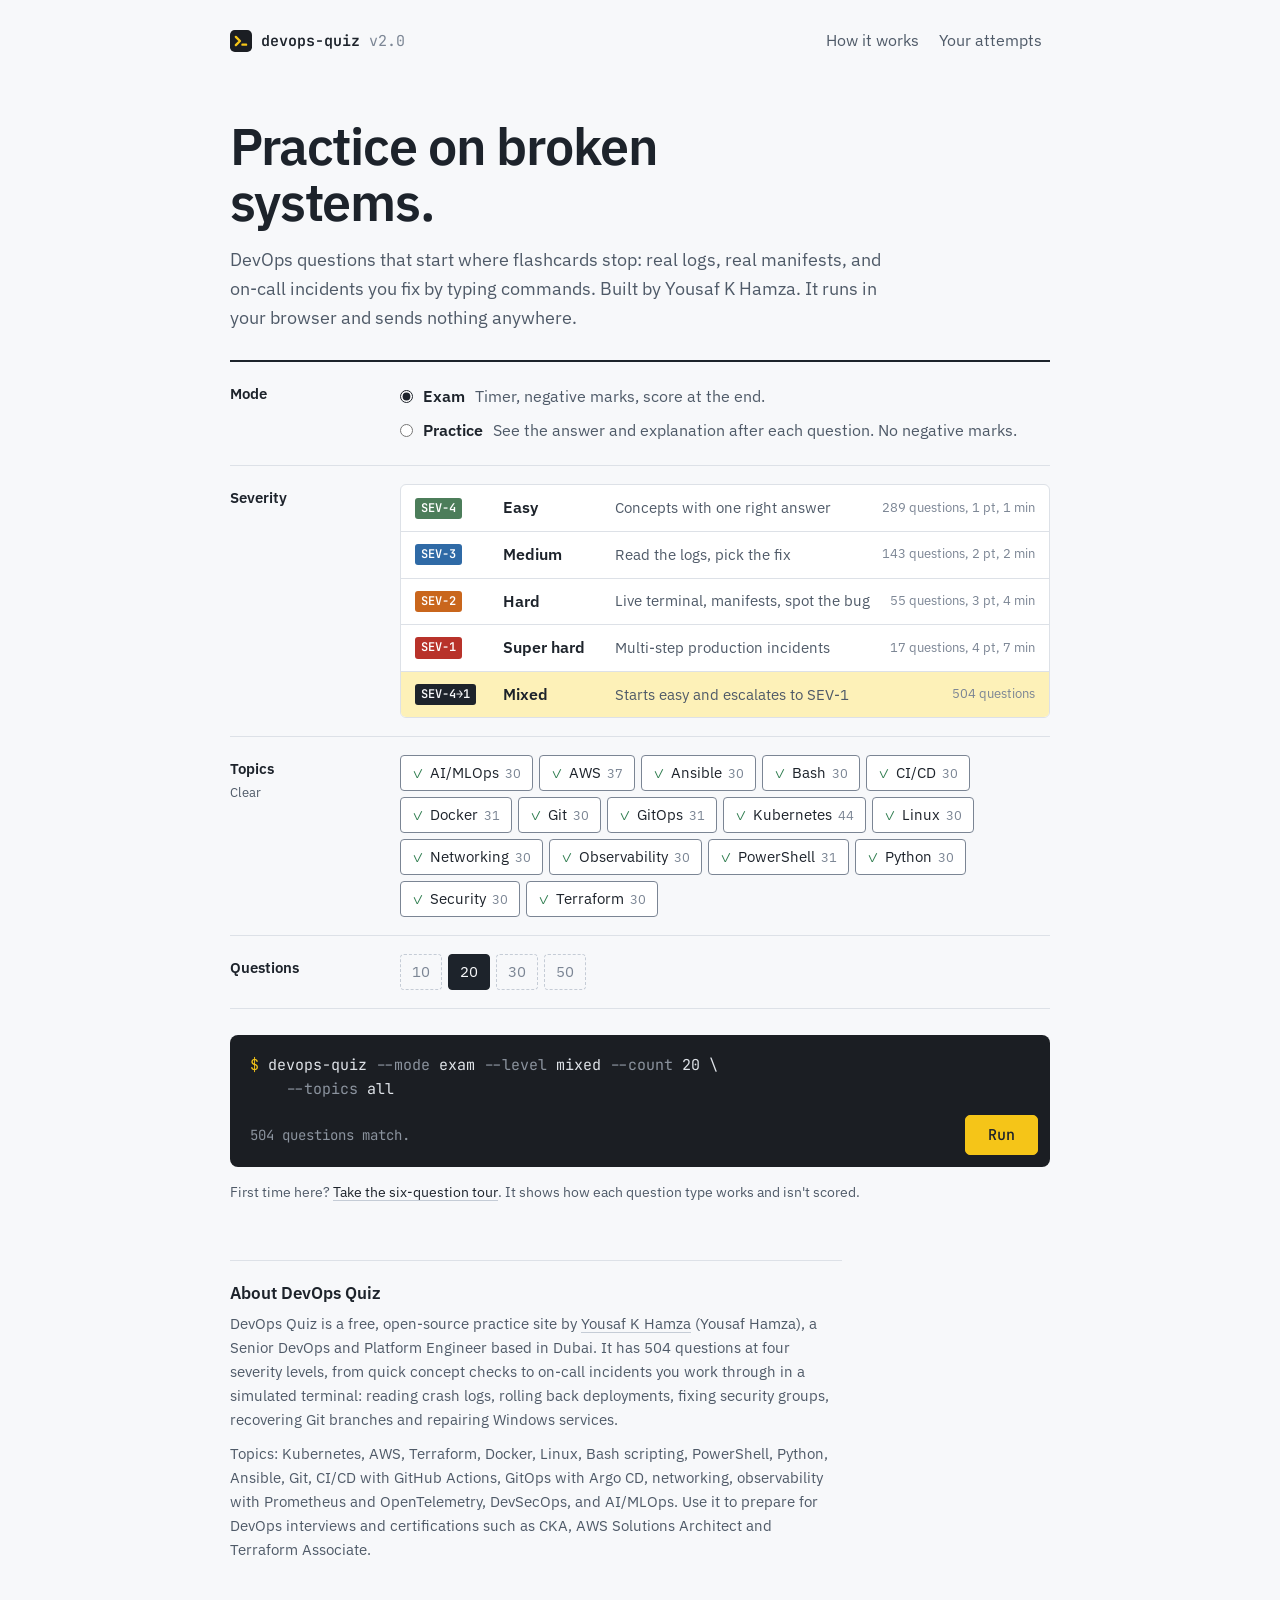
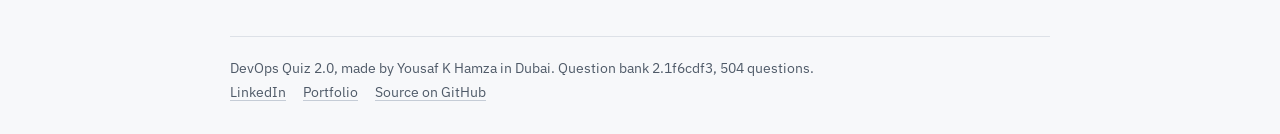
==== index.html @ 00ed6d8d "version 2.0 with github pages" ====
<!DOCTYPE html>
<html lang="en">
<head>
<meta charset="UTF-8">
<meta name="viewport" content="width=device-width, initial-scale=1.0">
<title>DevOps Quiz by Yousaf K Hamza | Kubernetes, AWS, Linux practice</title>
<meta name="description" content="DevOps Quiz (devops-quiz) by Yousaf K Hamza: 504 free practice questions and live terminal labs for Kubernetes, AWS, Terraform, Linux, PowerShell and more.">
<link rel="canonical" href="https://yousafkhamza.github.io/devops-quiz/">
<meta name="author" content="Yousaf K Hamza">
<meta name="robots" content="index, follow, max-image-preview:large">
<meta name="keywords" content="devops quiz, devops-quiz, yousaf k hamza, yousaf hamza, devops practice questions, kubernetes quiz, aws quiz, terraform quiz, linux quiz, powershell quiz, devops interview questions">
<!-- Google Search Console: paste your verification tag here, e.g.
<meta name="google-site-verification" content="YOUR-TOKEN"> -->
<script type="application/ld+json">
{
 "@context": "https://schema.org",
 "@graph": [
  {
   "@type": "WebSite",
   "@id": "https://yousafkhamza.github.io/devops-quiz/#website",
   "url": "https://yousafkhamza.github.io/devops-quiz/",
   "name": "DevOps Quiz",
   "alternateName": [
    "devops-quiz",
    "DevOps Quiz by Yousaf K Hamza",
    "DevOps Quiz by Yousaf Hamza"
   ],
   "inLanguage": "en",
   "author": {
    "@id": "https://yousafkhamza.github.io/devops-quiz/#author"
   },
   "publisher": {
    "@id": "https://yousafkhamza.github.io/devops-quiz/#author"
   }
  },
  {
   "@type": [
    "WebApplication",
    "LearningResource"
   ],
   "@id": "https://yousafkhamza.github.io/devops-quiz/#app",
   "name": "DevOps Quiz 2.0",
   "url": "https://yousafkhamza.github.io/devops-quiz/",
   "image": "https://yousafkhamza.github.io/devops-quiz/assets/img/preview.png",
   "description": "Free DevOps practice: 504 questions from quick concepts to multi-step production incidents you solve by typing commands in a simulated terminal.",
   "applicationCategory": "EducationalApplication",
   "operatingSystem": "Any (runs in the browser)",
   "isAccessibleForFree": true,
   "learningResourceType": "Quiz",
   "educationalLevel": [
    "Beginner",
    "Intermediate",
    "Advanced"
   ],
   "teaches": [
    "Kubernetes",
    "AWS",
    "Terraform",
    "Docker",
    "Linux",
    "Bash",
    "PowerShell",
    "Python",
    "Ansible",
    "Git",
    "CI/CD",
    "GitOps",
    "Networking",
    "Observability",
    "DevSecOps",
    "MLOps"
   ],
   "offers": {
    "@type": "Offer",
    "price": "0",
    "priceCurrency": "USD"
   },
   "author": {
    "@id": "https://yousafkhamza.github.io/devops-quiz/#author"
   },
   "codeRepository": "https://github.com/yousafkhamza/devops-quiz"
  },
  {
   "@type": "Person",
   "@id": "https://yousafkhamza.github.io/devops-quiz/#author",
   "name": "Yousaf K Hamza",
   "alternateName": [
    "Yousaf Hamza",
    "Yousaf",
    "yousafkhamza"
   ],
   "jobTitle": "Senior DevOps / Platform Engineer",
   "address": {
    "@type": "PostalAddress",
    "addressLocality": "Dubai",
    "addressCountry": "AE"
   },
   "url": "https://yousafkhamza.github.io/",
   "sameAs": [
    "https://www.linkedin.com/in/yousafkhamza/",
    "https://github.com/yousafkhamza",
    "https://yousafkhamza.github.io/"
   ],
   "knowsAbout": [
    "DevOps",
    "Kubernetes",
    "AWS",
    "Terraform",
    "Platform Engineering",
    "DevSecOps"
   ]
  }
 ]
}
</script>
<meta name="theme-color" content="#f7f8fa">
<meta property="og:site_name" content="DevOps Quiz by Yousaf K Hamza">
<meta property="og:image:width" content="1200">
<meta property="og:image:height" content="630">
<meta name="twitter:title" content="DevOps Quiz 2.0 by Yousaf K Hamza — practice on broken systems">
<meta name="twitter:description" content="504 DevOps questions, from quick concepts to on-call incidents you fix by typing real commands.">
<meta name="twitter:image" content="https://yousafkhamza.github.io/devops-quiz/assets/img/preview.png">

<!-- Absolute URLs: update if the repo is renamed again -->
<meta property="og:title" content="DevOps Quiz 2.0 by Yousaf K Hamza — practice on broken systems">
<meta property="og:description" content="504 DevOps questions, from quick concepts to on-call incidents you fix by typing real commands. Kubernetes, AWS, Terraform, Linux, PowerShell and more.">
<meta property="og:type" content="website">
<meta property="og:url" content="https://yousafkhamza.github.io/devops-quiz/">
<meta property="og:image" content="https://yousafkhamza.github.io/devops-quiz/assets/img/preview.png">
<meta property="og:image:alt" content="DevOps Quiz 2.0: Practice on broken systems, with a live terminal rolling back a crashing Kubernetes deployment">
<meta name="twitter:card" content="summary_large_image">

<link rel="icon" href="assets/img/favicon.svg" type="image/svg+xml">
<link rel="icon" href="assets/img/favicon-32x32.png" sizes="32x32" type="image/png">
<link rel="icon" href="assets/img/favicon.ico" sizes="any">
<link rel="apple-touch-icon" href="assets/img/apple-touch-icon.png">
<link rel="manifest" href="assets/img/site.webmanifest">
<link rel="preconnect" href="https://fonts.googleapis.com">
<link rel="preconnect" href="https://fonts.gstatic.com" crossorigin>
<link rel="stylesheet" href="https://fonts.googleapis.com/css2?family=IBM+Plex+Sans:ital,wght@0,400;0,500;0,600;1,400&family=JetBrains+Mono:wght@400;600&display=swap">
<link rel="stylesheet" href="assets/css/app.css">
</head>
<body>

<header class="topbar">
  <a class="brand" id="brandHome" href="#" title="Home"><img src="assets/img/favicon.svg" alt="" width="22" height="22"> devops-quiz <span class="ver">v2.0</span></a>
  <nav class="topnav">
    <button class="link" data-go="demo">How it works</button>
    <button class="link" data-go="history">Your attempts</button>
  </nav>
</header>

<main id="app">
  <noscript><p class="loading">DevOps Quiz needs JavaScript to run the questions and the terminal. Turn it on and reload.</p></noscript>

  <!-- HOME -->
  <section id="screen-home" class="screen">
    <div class="hero">
      <h1>Practice on broken systems.</h1>
      <p class="lead">DevOps questions that start where flashcards stop: real logs, real manifests, and on-call incidents you fix by typing commands. Built by Yousaf K Hamza. It runs in your browser and sends nothing anywhere.</p>
    </div>

    <form class="setup" id="setupForm" onsubmit="return false">
      <div class="row">
        <div class="row-label">Mode</div>
        <div class="row-body" id="modeChips">
          <label class="radio"><input type="radio" name="mode" value="exam" checked><span><b>Exam</b> Timer, negative marks, score at the end.</span></label>
          <label class="radio"><input type="radio" name="mode" value="practice"><span><b>Practice</b> See the answer and explanation after each question. No negative marks.</span></label>
        </div>
      </div>
      <div class="row">
        <div class="row-label">Severity</div>
        <div class="row-body"><div class="sev-list" id="levelChips"></div></div>
      </div>
      <div class="row">
        <div class="row-label">Topics <button type="button" class="link small" id="topicsAll">Select all</button></div>
        <div class="row-body"><div class="chips" id="topicChips"></div></div>
      </div>
      <div class="row">
        <div class="row-label">Questions</div>
        <div class="row-body"><div class="chips" id="countChips"></div></div>
      </div>
    </form>

    <div class="cmd" aria-live="polite">
      <pre id="cmdLine"></pre>
      <div class="cmd-foot">
        <span id="poolInfo"></span>
        <button class="btn primary" id="btnContinue">Run</button>
      </div>
    </div>
    <p class="muted small first-time">First time here? <button class="link inline" data-go="demo">Take the six-question tour</button>. It shows how each question type works and isn't scored.</p>

    <section class="about" aria-labelledby="aboutTitle">
      <h2 id="aboutTitle">About DevOps Quiz</h2>
      <p>DevOps Quiz is a free, open-source practice site by <a href="https://www.linkedin.com/in/yousafkhamza/" rel="author">Yousaf K Hamza</a> (Yousaf Hamza), a Senior DevOps and Platform Engineer based in Dubai. It has 504 questions at four severity levels, from quick concept checks to on-call incidents you work through in a simulated terminal: reading crash logs, rolling back deployments, fixing security groups, recovering Git branches and repairing Windows services.</p>
      <p>Topics: Kubernetes, AWS, Terraform, Docker, Linux, Bash scripting, PowerShell, Python, Ansible, Git, CI/CD with GitHub Actions, GitOps with Argo CD, networking, observability with Prometheus and OpenTelemetry, DevSecOps, and AI/MLOps. Use it to prepare for DevOps interviews and certifications such as CKA, AWS Solutions Architect and Terraform Associate.</p>
    </section>
  </section>

  <!-- RULES -->
  <section id="screen-rules" class="screen hidden">
    <div class="card narrow">
      <h2>Before you start</h2>
      <p class="muted" id="rulesIntro"></p>
      <div id="rulesSummary" class="rules-summary"></div>
      <ul class="rules" id="rulesList"></ul>
      <div class="cta-row">
        <button class="btn ghost" data-go="home">Back</button>
        <button class="btn primary" id="btnStart">I agree &amp; start</button>
      </div>
    </div>
  </section>

  <!-- QUIZ -->
  <section id="screen-quiz" class="screen hidden">
    <div class="qbar">
      <div class="qbar-left">
        <span id="qCounter" class="mono">1 / 10</span>
        <span id="qLevel" class="badge"></span>
        <span id="qType" class="badge"></span>
        <span id="qCat" class="muted"></span>
      </div>
      <div class="qbar-right">
        <span id="qPoints" class="muted small"></span>
        <span id="timer" class="timer mono">0:00</span>
      </div>
    </div>
    <div class="progress"><div id="progressFill"></div></div>

    <div id="banner" class="banner hidden"></div>

    <article class="qcard">
      <h2 id="qTitle" class="qtitle"></h2>
      <div id="qScenario" class="scenario"></div>
      <div id="qContext"></div>
      <div id="qQuestion" class="question"></div>
      <div id="qBody"></div>
      <div id="qFeedback" class="feedback hidden"></div>
    </article>

    <div class="actions">
      <button class="btn danger ghost" id="btnExit">Exit</button>
      <div class="spacer"></div>
      <button class="btn ghost" id="btnSkip">Skip question</button>
      <button class="btn primary" id="btnNext">Next</button>
    </div>
    <p class="kbd-hint muted small" id="kbdHint"></p>
  </section>

  <!-- RESULT -->
  <section id="screen-result" class="screen hidden">
    <div id="resultBody"></div>
  </section>

  <!-- HISTORY -->
  <section id="screen-history" class="screen hidden">
    <div class="card narrow">
      <h2>Your attempts</h2>
      <p class="muted small">Saved in this browser only.</p>
      <div id="historyBody"></div>
      <div class="cta-row"><button class="btn ghost" data-go="home">Back</button><button class="btn danger ghost" id="btnClearHistory">Clear history</button></div>
    </div>
  </section>

  <!-- THANK YOU -->
  <section id="screen-thanks" class="screen hidden">
    <div class="card narrow center">
      <h2>Thank you!</h2>
      <p id="thanksMsg">You have exited the quiz. No score was recorded.</p>
      <button class="btn primary" data-go="home">Back to home</button>
    </div>
  </section>

  <div id="loading" class="loading hidden">Loading questions…</div>
</main>

<footer class="footer">
  <p>DevOps Quiz 2.0, made by Yousaf K Hamza in Dubai. <span class="muted" id="bankVersion"></span></p>
  <p><a href="https://www.linkedin.com/in/yousafkhamza/" target="_blank" rel="noopener">LinkedIn</a>
     <a href="https://yousafkhamza.github.io" target="_blank" rel="noopener">Portfolio</a>
     <a href="https://github.com/yousafkhamza/devops-quiz" target="_blank" rel="noopener">Source on GitHub</a></p>
</footer>

<audio id="warningSound" preload="auto" src="assets/beep.mp3"></audio>
<script type="module" src="assets/js/main.js"></script>
</body>
</html>
---- assets/css/app.css ----
/* DevOps Quiz 2.0
   Light ops-console look: slate ink on cool paper, pager-yellow highlighter for what you pick,
   incident severities (SEV-1..4) as the difficulty scale, a dark terminal only where you type. */
:root {
  --paper: #f7f8fa;
  --sheet: #ffffff;
  --ink: #1d232b;
  --ink-2: #4f5a68;
  --ink-3: #7b8594;
  --rule: #dde1e7;
  --rule-2: #c5ccd6;
  --pager: #f5c518;
  --pager-wash: #fdf1b8;
  --ok: #2f7d4f;
  --ok-wash: #e6f2ea;
  --bad: #b8322a;
  --bad-wash: #f8e5e3;
  --part: #9a6a07;
  --part-wash: #fbf0d6;
  --sev1: #b8322a; --sev2: #c9661c; --sev3: #2f6aa6; --sev4: #4c7d5a;
  --term: #1b1e23; --term-2: #23272e; --term-ink: #dfe3e8; --term-dim: #8b939e;
  --code: #eef1f5;
  --sans: "IBM Plex Sans", system-ui, -apple-system, "Segoe UI", sans-serif;
  --mono: "JetBrains Mono", ui-monospace, "Cascadia Code", Menlo, Consolas, monospace;
  --w: 820px;
}
@media (prefers-color-scheme: dark) {
  :root {
    --paper: #15181c; --sheet: #1b1f24; --ink: #e4e7eb; --ink-2: #aab2bd; --ink-3: #808a96;
    --rule: #2b3139; --rule-2: #3a424c; --pager-wash: #4a3f12; --code: #20252b;
    --ok: #6cc08b; --ok-wash: #1d3326; --bad: #ef7d73; --bad-wash: #3b1f1d; --part: #e0b04a; --part-wash: #3a2f15;
    --sev1: #ef7d73; --sev2: #f0a160; --sev3: #79aee6; --sev4: #86c39a;
    --term: #0f1114; --term-2: #181b20;
  }
}

* { box-sizing: border-box; }
html { -webkit-text-size-adjust: 100%; }
body { margin: 0; background: var(--paper); color: var(--ink); font: 16px/1.6 var(--sans); min-height: 100vh; display: flex; flex-direction: column; }
body.exam { user-select: none; -webkit-user-select: none; }
body.exam input { user-select: text; -webkit-user-select: text; }
main { flex: 1; width: min(var(--w), 92vw); margin: 0 auto; padding: 8px 0 64px; }
.hidden { display: none !important; }
.muted { color: var(--ink-2); }
.small { font-size: 14px; }
.report-score .ok, td.ok { color: var(--ok); } .report-score .bad, td.bad { color: var(--bad); }
a { color: inherit; text-underline-offset: 3px; text-decoration-color: var(--rule-2); }
a:hover { text-decoration-color: currentColor; }
h1, h2, h3, h4 { line-height: 1.25; margin: 0; }
code { font-family: var(--mono); font-size: .86em; background: var(--code); padding: .1em .35em; border-radius: 3px; }
kbd { font-family: var(--mono); font-size: 12px; border: 1px solid var(--rule-2); border-bottom-width: 2px; border-radius: 4px; padding: 0 5px; background: var(--sheet); }
:focus-visible { outline: 3px solid var(--pager); outline-offset: 2px; }
@media (prefers-reduced-motion: reduce) { * { transition: none !important; animation: none !important; } }

/* ---------- header / footer ---------- */
.topbar { width: min(var(--w), 92vw); margin: 0 auto; display: flex; align-items: center; justify-content: space-between; padding: 22px 0 10px; }
.brand { display: inline-flex; align-items: center; gap: 9px; font-family: var(--mono); font-weight: 600; font-size: 15px; text-decoration: none; white-space: nowrap; }
.brand-prompt { color: var(--ink-3); }
.ver { color: var(--ink-3); font-weight: 400; }
.topnav { display: flex; gap: 4px; }
button { font: inherit; color: inherit; }
.link { background: none; border: 0; padding: 6px 8px; cursor: pointer; color: var(--ink-2); border-radius: 4px; white-space: nowrap; }
.link:hover { color: var(--ink); text-decoration: underline; text-underline-offset: 3px; }
.link.small { font-size: 13px; padding: 0; margin-top: 2px; display: block; font-weight: 400; }
.link.inline { padding: 0; color: var(--ink); text-decoration: underline; text-underline-offset: 3px; text-decoration-color: var(--rule-2); white-space: normal; }
@media (max-width: 520px) { .topnav .link { font-size: 14px; padding: 6px 4px; } .ver { display: none; } }
.footer { width: min(var(--w), 92vw); margin: 0 auto; border-top: 1px solid var(--rule); padding: 18px 0 28px; font-size: 14px; color: var(--ink-2); }
.footer p { margin: 2px 0; }
.footer a { margin-right: 14px; }

/* ---------- home ---------- */
.hero { padding: 40px 0 28px; }
.hero h1 { font-size: clamp(34px, 5.4vw, 52px); font-weight: 600; letter-spacing: -0.022em; line-height: 1.08; max-width: 14ch; }
.lead { font-size: 18px; color: var(--ink-2); max-width: 60ch; margin: 16px 0 0; }

.setup { border-top: 2px solid var(--ink); }
.row { display: grid; grid-template-columns: 150px minmax(0, 1fr); gap: 20px; padding: 18px 0; border-bottom: 1px solid var(--rule); }
.row-label { font-weight: 600; font-size: 15px; padding-top: 2px; }
@media (max-width: 640px) { .row { grid-template-columns: 1fr; gap: 8px; } }

.radio { display: flex; gap: 10px; align-items: baseline; padding: 4px 0; cursor: pointer; color: var(--ink-2); }
.radio input { accent-color: var(--ink); margin: 0; transform: translateY(1px); }
.radio b { color: var(--ink); font-weight: 600; margin-right: 6px; }

.sev-list { display: flex; flex-direction: column; border: 1px solid var(--rule); border-radius: 6px; background: var(--sheet); overflow: hidden; }
.sev { position: relative; display: grid; grid-template-columns: 76px 100px minmax(0, 1fr) auto; gap: 12px; align-items: center; padding: 10px 14px; cursor: pointer; border-top: 1px solid var(--rule); }
.sev:first-child { border-top: 0; }
.sev input { position: absolute; opacity: 0; pointer-events: none; }
.sev:hover { background: var(--paper); }
.sev.on { background: var(--pager-wash); }
.sev:has(input:focus-visible) { outline: 3px solid var(--pager); outline-offset: -3px; }
.sev-name { font-weight: 600; }
.sev-desc { color: var(--ink-2); font-size: 15px; }
.sev-meta { color: var(--ink-3); font-size: 13px; white-space: nowrap; }
@media (max-width: 640px) { .sev { grid-template-columns: 72px minmax(0, 1fr); row-gap: 0; } .sev-desc, .sev-meta { grid-column: 2; } }

.sev .sev-tag { justify-self: start; }
.sev-tag { display: inline-block; font-family: var(--mono); font-size: 12px; font-weight: 600; padding: 1px 6px; border-radius: 3px; color: #fff; white-space: nowrap; }
.sev-1 { background: var(--sev1); } .sev-2 { background: var(--sev2); } .sev-3 { background: var(--sev3); } .sev-4 { background: var(--sev4); }
.sev-mix { background: var(--ink); color: var(--paper); }
@media (prefers-color-scheme: dark) { .sev-tag { color: #15181c; } }

.chips { display: flex; flex-wrap: wrap; gap: 6px; }
.chip { background: transparent; border: 1px dashed var(--rule-2); border-radius: 4px; padding: 5px 11px; cursor: pointer; font-size: 15px; color: var(--ink-3); }
.chip:hover { border-color: var(--ink-3); color: var(--ink-2); }
.chip.on { background: var(--sheet); border: 1px solid var(--ink-3); color: var(--ink); }
.chip.on::before { content: "✓"; margin-right: 6px; font-size: 13px; color: var(--ok); }
.chip .n { color: var(--ink-3); font-size: 13px; margin-left: 2px; }
#countChips .chip.on { background: var(--ink); border-color: var(--ink); color: var(--paper); }
#countChips .chip.on::before { content: none; }

.cmd { margin-top: 26px; background: var(--term); color: var(--term-ink); border-radius: 8px; overflow: hidden; }
.cmd pre { margin: 0; padding: 18px 20px 6px; font: 15px/1.6 var(--mono); white-space: pre-wrap; word-break: break-word; }
.cmd .p { color: var(--pager); } .cmd .f { color: var(--term-dim); }
.cmd-foot { display: flex; align-items: center; justify-content: space-between; gap: 12px; padding: 8px 12px 12px 20px; font: 14px var(--mono); color: var(--term-dim); }
.cmd-foot .bad { color: #ff8d84; }
.rules li.bad { color: var(--bad); }
.cmd .btn.primary { background: var(--pager); color: #1d232b; border-color: var(--pager); padding: 9px 22px; }
.cmd .btn.primary:hover { background: #ffd23f; }
.first-time { margin-top: 14px; }

/* ---------- buttons ---------- */
.btn { display: inline-flex; align-items: center; gap: 6px; border: 1px solid var(--rule-2); background: var(--sheet); color: var(--ink); border-radius: 5px; padding: 9px 16px; cursor: pointer; font-weight: 500; font-size: 15px; text-decoration: none; }
.btn:hover { border-color: var(--ink-3); }
.btn.primary { background: var(--ink); border-color: var(--ink); color: var(--paper); }
.btn.primary:hover { opacity: .9; }
.btn.ghost { background: transparent; border-color: transparent; color: var(--ink-2); }
.btn.ghost:hover { color: var(--ink); border-color: var(--rule-2); }
.btn.danger { color: var(--bad); }
.btn:disabled { opacity: .45; cursor: not-allowed; }
.cta-row { display: flex; flex-wrap: wrap; gap: 10px; margin: 22px 0; }

/* ---------- plain pages (rules, history, thanks) ---------- */
.card.narrow { max-width: 680px; margin: 28px 0; }
.card h2 { font-size: 28px; font-weight: 600; letter-spacing: -0.015em; margin-bottom: 8px; }
.rules { padding-left: 20px; margin: 18px 0; max-width: 64ch; }
.rules li { margin: 8px 0; }
.rules li.bad { color: var(--bad); }
.wtable, .rtable { width: 100%; border-collapse: collapse; font-size: 15px; margin: 6px 0 4px; }
.wtable th, .rtable th { text-align: left; font-weight: 500; color: var(--ink-3); font-size: 13px; padding: 6px 8px 6px 0; border-bottom: 1px solid var(--rule-2); }
.wtable td, .rtable td { padding: 8px 8px 8px 0; border-bottom: 1px solid var(--rule); vertical-align: middle; }
.num { text-align: right; font-variant-numeric: tabular-nums; }

/* ---------- quiz ---------- */
.qbar { display: flex; justify-content: space-between; align-items: center; gap: 12px; flex-wrap: wrap; padding-top: 14px; }
.qbar-left, .qbar-right { display: flex; gap: 12px; align-items: center; flex-wrap: wrap; }
#qCounter { font-family: var(--mono); font-size: 14px; color: var(--ink-2); }
.qtype { font-size: 14px; font-weight: 500; }
#qCat { font-size: 14px; }
.timer { font-family: var(--mono); font-size: 20px; font-weight: 600; font-variant-numeric: tabular-nums; min-width: 4ch; text-align: right; }
.timer.idle { font-family: var(--sans); font-size: 14px; font-weight: 500; color: var(--ink-3); }
.timer.warning { color: var(--part); }
.timer.danger { color: var(--bad); }
.progress { height: 3px; background: var(--rule); margin: 10px 0 0; }
#progressFill { height: 100%; width: 0; background: var(--ink); transition: width .25s ease-out; }
.banner { background: var(--part-wash); color: var(--part); border-left: 3px solid var(--part); padding: 10px 14px; margin-top: 14px; font-weight: 500; }
.banner.bad { background: var(--bad-wash); color: var(--bad); border-left-color: var(--bad); }

.qcard { padding: 26px 0 0; }
.qtitle { font-size: 26px; font-weight: 600; letter-spacing: -0.015em; margin-bottom: 10px; max-width: 32ch; }
.qtitle:empty { display: none; }
.scenario { font-size: 17px; color: var(--ink); max-width: 68ch; margin: 0 0 16px; }
.scenario:empty { display: none; }
.question { font-weight: 600; font-size: 18px; margin: 18px 0 12px; max-width: 64ch; }
.question:empty { display: none; }
.actions { display: flex; gap: 10px; margin-top: 24px; align-items: center; }
.actions .spacer { flex: 1; }
.kbd-hint { margin-top: 10px; }
@media (max-width: 640px) { .kbd-hint { display: none; } .actions .btn { flex: 1; justify-content: center; } }

/* options: a plain list; your pick gets marked like with a highlighter */
.options { display: flex; flex-direction: column; border-top: 1px solid var(--rule); }
.opt { display: flex; gap: 14px; align-items: baseline; text-align: left; background: none; border: 0; border-bottom: 1px solid var(--rule); padding: 12px 6px; cursor: pointer; font-size: 16px; line-height: 1.5; border-radius: 0; }
.opt:hover { background: var(--sheet); }
.opt .key { font-family: var(--mono); font-size: 13px; color: var(--ink-3); min-width: 18px; flex-shrink: 0; }
.opt.selected > span:last-child { background: linear-gradient(transparent 10%, var(--pager-wash) 10%, var(--pager-wash) 94%, transparent 94%); box-decoration-break: clone; -webkit-box-decoration-break: clone; padding: 0 3px; margin: 0 -3px; }
.opt.selected .key { color: var(--ink); font-weight: 600; }
.opt.is-correct { box-shadow: inset 3px 0 0 var(--ok); background: var(--ok-wash); }
.opt.is-wrong { box-shadow: inset 3px 0 0 var(--bad); background: var(--bad-wash); }
.locked .opt, .locked .codeline, .locked input, .locked .order-item button { pointer-events: none; }

/* context blocks: static evidence on light code paper */
.ctx { margin: 12px 0; }
.ctx-tabs { display: flex; flex-wrap: wrap; }
.ctx-tab { font-family: var(--mono); font-size: 13px; background: none; border: 0; padding: 5px 12px; cursor: pointer; color: var(--ink-2); border-radius: 5px 5px 0 0; }
.ctx-tab.active { background: var(--code); color: var(--ink); }
.code { font: 13.5px/1.6 var(--mono); background: var(--code); border-radius: 0 6px 6px 6px; padding: 12px 0; overflow: auto; max-height: 440px; white-space: pre; }
.code.single { border-radius: 6px; }
.codeline { display: flex; padding-right: 14px; }
.codeline .ln { color: var(--ink-3); min-width: 40px; text-align: right; padding-right: 14px; user-select: none; flex-shrink: 0; }
.codeline .lc { flex: 1; white-space: pre; }
.spot .codeline { cursor: pointer; }
.spot .codeline:hover { background: rgba(127, 140, 160, .14); }
.codeline.sel { background: var(--pager-wash); }
.codeline.sel .ln { color: var(--ink); font-weight: 600; }
.codeline.good { background: var(--ok-wash); box-shadow: inset 3px 0 0 var(--ok); }
.codeline.miss { background: var(--bad-wash); box-shadow: inset 3px 0 0 var(--bad); }
.h-key { color: #2f6aa6; } .h-str { color: #8a5a00; } .h-num { color: #7a3ea0; } .h-com { color: var(--ink-3); font-style: italic; }
.h-kw { color: #a3366b; } .h-prompt { color: var(--ink-3); } .h-cmd { font-weight: 600; }
.h-err { color: var(--bad); } .h-ok { color: var(--ok); } .h-warn { color: var(--part); } .h-add { color: var(--ok); } .h-del { color: var(--bad); }
@media (prefers-color-scheme: dark) { .h-key { color: #79aee6; } .h-str { color: #e0b04a; } .h-num { color: #c79ae6; } .h-kw { color: #ef8fbd; } }

/* fill blanks */
.fill input { font: inherit; background: var(--sheet); border: 1px dashed var(--ink-3); color: var(--ink); border-radius: 3px; padding: 0 5px; outline: none; }
.fill input:focus { border-style: solid; border-color: var(--ink); background: var(--pager-wash); }
.fill input.good { border: 1px solid var(--ok); background: var(--ok-wash); }
.fill input.bad { border: 1px solid var(--bad); background: var(--bad-wash); }

/* order */
.order-list { list-style: none; padding: 0; margin: 0; border-top: 1px solid var(--rule); }
.order-item { display: flex; align-items: center; gap: 12px; padding: 10px 4px; border-bottom: 1px solid var(--rule); }
.order-item .num { font-family: var(--mono); color: var(--ink-3); min-width: 20px; }
.order-item .txt { flex: 1; }
.order-item button { background: var(--sheet); border: 1px solid var(--rule-2); border-radius: 4px; width: 32px; height: 30px; cursor: pointer; }
.order-item button:hover { border-color: var(--ink); }
.order-item.good { box-shadow: inset 3px 0 0 var(--ok); } .order-item.bad { box-shadow: inset 3px 0 0 var(--bad); }

/* live terminal: the one dark thing on the page, because it's where you act */
.term { background: var(--term); color: var(--term-ink); border-radius: 8px; overflow: hidden; font: 14px/1.55 var(--mono); }
.term-head { padding: 9px 16px; background: var(--term-2); color: var(--term-dim); font-size: 13px; }
.term-tasks { padding: 12px 16px; border-bottom: 1px solid #2e333b; }
.term-task { display: flex; gap: 10px; color: var(--term-dim); margin: 3px 0; }
.term-task code { background: #2b3038; color: var(--term-ink); }
.term-task.cur { color: #fff; } .term-task.cur .ic { color: var(--pager); }
.term-task.done { color: #8fcf9f; } .term-task.fail { color: #ff8d84; }
.term-task .ic { width: 14px; flex-shrink: 0; }
.term-out { padding: 12px 16px; height: 310px; overflow: auto; white-space: pre-wrap; word-break: break-word; cursor: text; }
.term-line { min-height: 1.5em; }
.term .h-prompt { color: var(--pager); } .term .h-cmd { color: #fff; }
.term .h-err { color: #ff8d84; } .term .h-ok { color: #8fcf9f; } .term .h-warn { color: #f0c46a; }
.term-in { display: flex; gap: 8px; align-items: center; }
.term-in .ps { color: var(--pager); white-space: nowrap; }
.term-in input { flex: 1; min-width: 0; background: transparent; border: 0; outline: 0; color: #fff; font: inherit; caret-color: var(--pager); }
.term-foot { display: flex; justify-content: space-between; gap: 10px; flex-wrap: wrap; padding: 7px 16px; border-top: 1px solid #2e333b; color: var(--term-dim); font-size: 12.5px; }
.term-foot b { color: var(--term-ink); font-weight: 600; }
.foot-r { display: flex; gap: 12px; align-items: center; }
.skip-task { background: none; border: 1px solid #3a4049; color: var(--term-ink); border-radius: 4px; padding: 2px 10px; font: 12.5px var(--mono); cursor: pointer; }
.skip-task:hover { border-color: var(--term-dim); }
.skip-task[hidden] { display: none; }
.term-task.skipped { color: var(--term-dim); text-decoration: line-through; text-decoration-color: #4a515b; }
.t-sys { color: var(--term-dim); } .t-hint { color: #f0c46a; } .t-pass { color: #8fcf9f; } .t-fail { color: #ff8d84; }

/* feedback (practice) */
.feedback { margin-top: 20px; padding: 14px 16px; border-left: 3px solid var(--rule-2); background: var(--sheet); }
.feedback.ok { border-left-color: var(--ok); } .feedback.bad { border-left-color: var(--bad); } .feedback.part { border-left-color: var(--part); }
.feedback h4 { font-size: 16px; margin-bottom: 6px; }
.feedback.ok h4 { color: var(--ok); } .feedback.bad h4 { color: var(--bad); } .feedback.part h4 { color: var(--part); }
.solution { font: 13px/1.5 var(--mono); background: var(--code); border-radius: 4px; padding: 6px 10px; margin: 6px 0; white-space: pre-wrap; }
.pill { display: inline-block; font-size: 13px; font-weight: 600; padding: 0 7px; border-radius: 3px; margin-right: 4px; }
.pill.ok { background: var(--ok-wash); color: var(--ok); } .pill.bad { background: var(--bad-wash); color: var(--bad); }
.pill.part { background: var(--part-wash); color: var(--part); } .pill.skip { background: var(--code); color: var(--ink-2); }

/* ---------- result: reads like a short postmortem ---------- */
.report { padding-top: 28px; }
.report-kicker { color: var(--ink-2); margin: 0 0 8px; }
.report-score { font-size: clamp(28px, 4.4vw, 40px); font-weight: 600; letter-spacing: -0.02em; line-height: 1.15; max-width: 22ch; }
.report-score span { font-variant-numeric: tabular-nums; }
.tally { list-style: none; display: flex; flex-wrap: wrap; gap: 8px 28px; padding: 14px 0; margin: 18px 0 0; border-top: 2px solid var(--ink); border-bottom: 1px solid var(--rule); }
.tally b { font-size: 22px; font-weight: 600; margin-right: 4px; font-variant-numeric: tabular-nums; }
.advice { margin: 14px 0 0; font-size: 17px; }
.report-grid { display: grid; grid-template-columns: 1fr 1fr; gap: 36px; margin-top: 12px; }
@media (max-width: 720px) { .report-grid { grid-template-columns: 1fr; gap: 20px; } }
.report h2 { font-size: 18px; font-weight: 600; margin: 18px 0 6px; }
.barcell { width: 34%; }
.bar { display: block; height: 6px; background: var(--rule); border-radius: 3px; overflow: hidden; }
.bar > i { display: block; height: 100%; }
.bar > i.ok { background: var(--ok); } .bar > i.mid { background: var(--part); } .bar > i.low { background: var(--bad); }
.review { margin-top: 26px; }
.ritem { border-bottom: 1px solid var(--rule); }
.ritem:first-of-type { border-top: 1px solid var(--rule); }
.ritem summary { display: grid; grid-template-columns: 32px minmax(0, 1fr) auto 72px; gap: 12px; align-items: baseline; padding: 11px 0; cursor: pointer; list-style: none; }
.ritem summary::-webkit-details-marker { display: none; }
.ritem summary:hover .rq { text-decoration: underline; text-underline-offset: 3px; text-decoration-color: var(--rule-2); }
.rnum { font-family: var(--mono); font-size: 13px; color: var(--ink-3); }
.rq { overflow: hidden; text-overflow: ellipsis; white-space: nowrap; }
.rmeta { font-size: 13px; color: var(--ink-3); white-space: nowrap; }
.rpts { font-family: var(--mono); font-size: 13px; font-weight: 600; text-align: right; }
.rpts.ok { color: var(--ok); } .rpts.bad { color: var(--bad); } .rpts.part { color: var(--part); } .rpts.skip { color: var(--ink-3); }
@media (max-width: 640px) { .ritem summary { grid-template-columns: 28px minmax(0, 1fr) 64px; } .rmeta { display: none; } }
.rbody { padding: 4px 0 18px 44px; max-width: 70ch; }
@media (max-width: 640px) { .rbody { padding-left: 0; } }
.rbody .scenario { font-size: 15px; color: var(--ink-2); }
.yours { color: var(--ink-2); }
.why { margin-top: 10px; padding-left: 12px; border-left: 3px solid var(--rule-2); }
.why h4 { font-size: 14px; margin-bottom: 2px; }
.loading { padding: 60px 0; color: var(--ink-2); }

/* tour coaching note */
.coach { background: var(--pager-wash); padding: 12px 14px; margin-bottom: 14px; font-size: 15px; border-radius: 4px; }
.coach code { background: rgba(255, 255, 255, .6); }
@media (prefers-color-scheme: dark) { .coach code { background: rgba(0, 0, 0, .3); } }

/* about (home, below the fold) */
.about { margin-top: 56px; padding-top: 22px; border-top: 1px solid var(--rule); max-width: 68ch; color: var(--ink-2); font-size: 15px; }
.about h2 { font-size: 17px; font-weight: 600; color: var(--ink); margin-bottom: 8px; }
.about p { margin: 0 0 10px; }
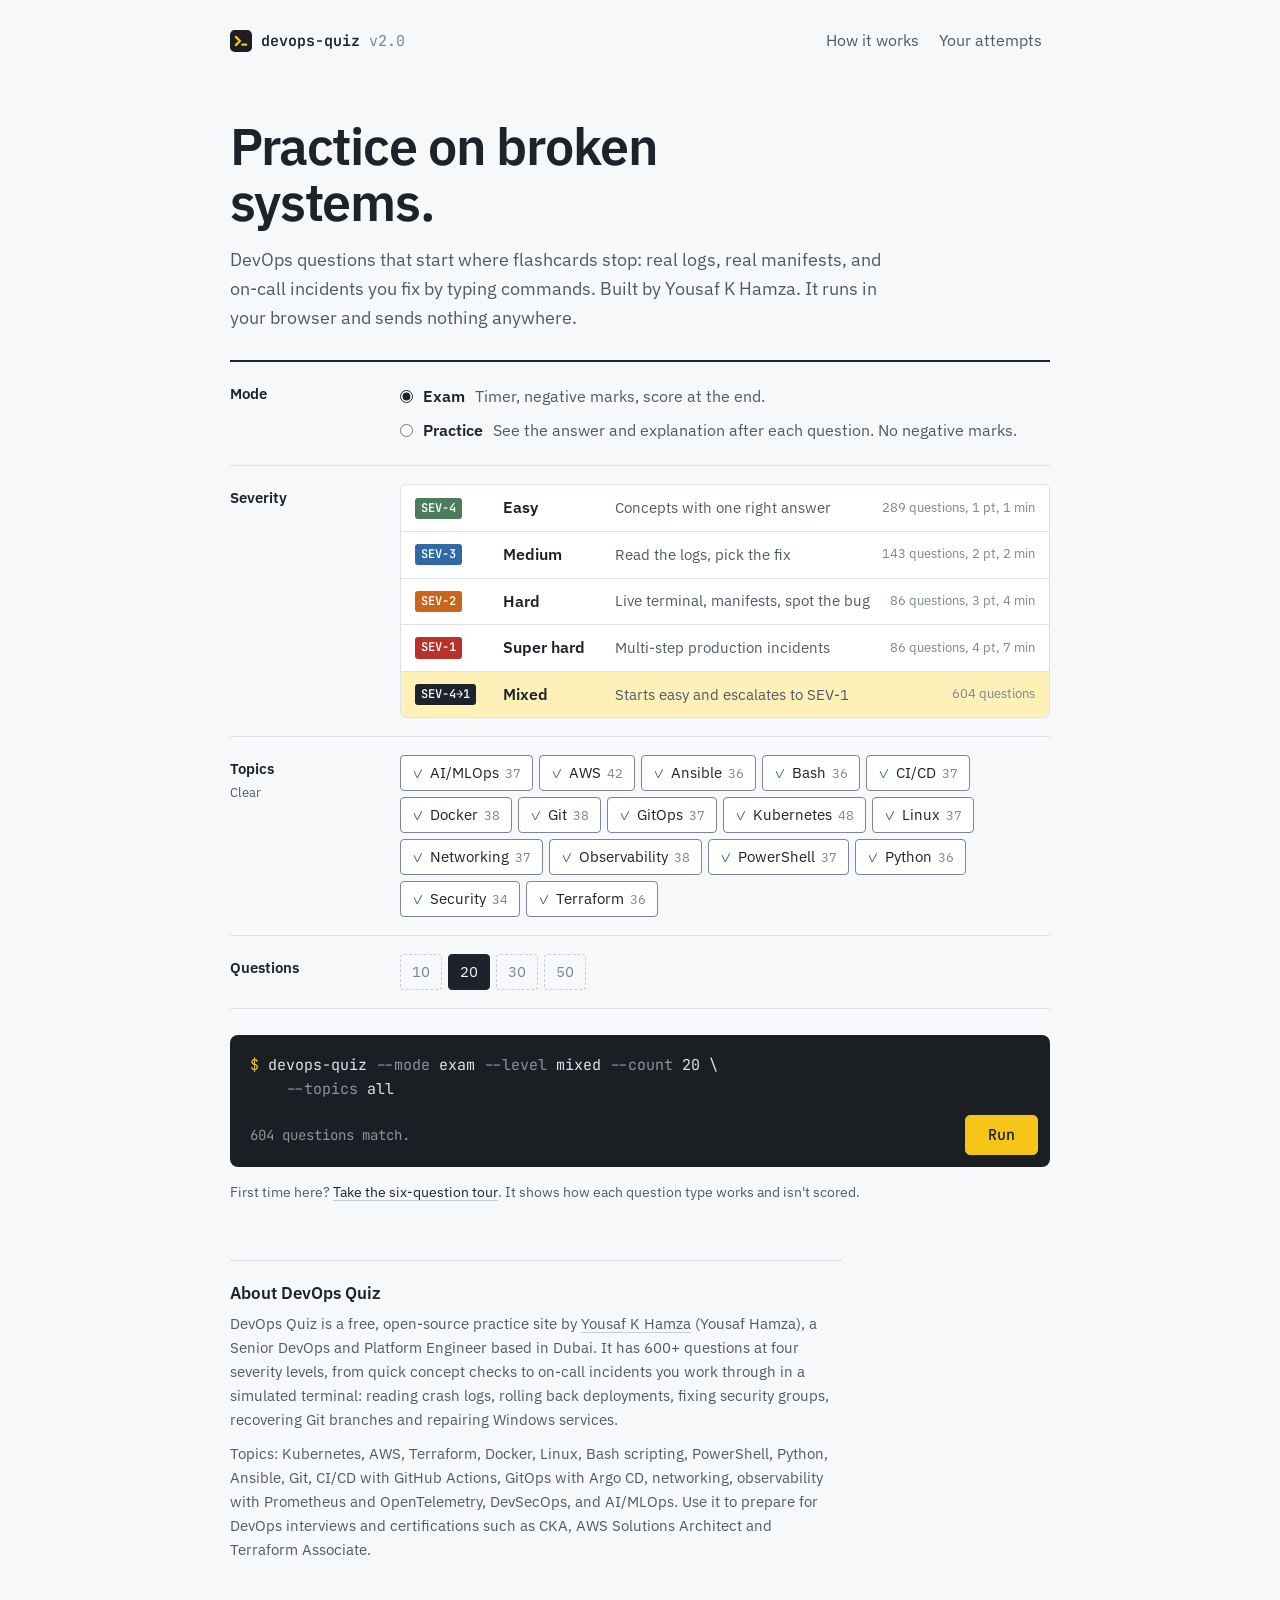
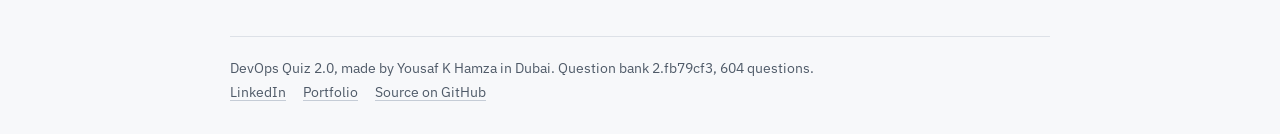
==== commit edd2a41d: "version 2.0 with github pages #1" ====
--- a/index.html
+++ b/index.html
@@ -4,7 +4,7 @@
 <meta charset="UTF-8">
 <meta name="viewport" content="width=device-width, initial-scale=1.0">
 <title>DevOps Quiz by Yousaf K Hamza | Kubernetes, AWS, Linux practice</title>
-<meta name="description" content="DevOps Quiz (devops-quiz) by Yousaf K Hamza: 504 free practice questions and live terminal labs for Kubernetes, AWS, Terraform, Linux, PowerShell and more.">
+<meta name="description" content="DevOps Quiz (devops-quiz) by Yousaf K Hamza: 600+ free practice questions and live terminal labs for Kubernetes, AWS, Terraform, Linux, PowerShell and more.">
 <link rel="canonical" href="https://yousafkhamza.github.io/devops-quiz/">
 <meta name="author" content="Yousaf K Hamza">
 <meta name="robots" content="index, follow, max-image-preview:large">
@@ -42,7 +42,7 @@
    "name": "DevOps Quiz 2.0",
    "url": "https://yousafkhamza.github.io/devops-quiz/",
    "image": "https://yousafkhamza.github.io/devops-quiz/assets/img/preview.png",
-   "description": "Free DevOps practice: 504 questions from quick concepts to multi-step production incidents you solve by typing commands in a simulated terminal.",
+   "description": "Free DevOps practice: 600+ questions from quick concepts to multi-step production incidents you solve by typing commands in a simulated terminal.",
    "applicationCategory": "EducationalApplication",
    "operatingSystem": "Any (runs in the browser)",
    "isAccessibleForFree": true,
@@ -118,12 +118,12 @@
 <meta property="og:image:width" content="1200">
 <meta property="og:image:height" content="630">
 <meta name="twitter:title" content="DevOps Quiz 2.0 by Yousaf K Hamza — practice on broken systems">
-<meta name="twitter:description" content="504 DevOps questions, from quick concepts to on-call incidents you fix by typing real commands.">
+<meta name="twitter:description" content="600+ DevOps questions, from quick concepts to on-call incidents you fix by typing real commands.">
 <meta name="twitter:image" content="https://yousafkhamza.github.io/devops-quiz/assets/img/preview.png">
 
 <!-- Absolute URLs: update if the repo is renamed again -->
 <meta property="og:title" content="DevOps Quiz 2.0 by Yousaf K Hamza — practice on broken systems">
-<meta property="og:description" content="504 DevOps questions, from quick concepts to on-call incidents you fix by typing real commands. Kubernetes, AWS, Terraform, Linux, PowerShell and more.">
+<meta property="og:description" content="600+ DevOps questions, from quick concepts to on-call incidents you fix by typing real commands. Kubernetes, AWS, Terraform, Linux, PowerShell and more.">
 <meta property="og:type" content="website">
 <meta property="og:url" content="https://yousafkhamza.github.io/devops-quiz/">
 <meta property="og:image" content="https://yousafkhamza.github.io/devops-quiz/assets/img/preview.png">
@@ -178,7 +178,9 @@
       </div>
       <div class="row">
         <div class="row-label">Questions</div>
-        <div class="row-body"><div class="chips" id="countChips"></div></div>
+        <div class="row-body"><div class="chips" id="countChips"></div>
+          <label class="radio topup"><input type="checkbox" id="topUp" checked><span>If a level runs short, top up from the nearest level</span></label>
+        </div>
       </div>
     </form>
 
@@ -193,7 +195,7 @@
 
     <section class="about" aria-labelledby="aboutTitle">
       <h2 id="aboutTitle">About DevOps Quiz</h2>
-      <p>DevOps Quiz is a free, open-source practice site by <a href="https://www.linkedin.com/in/yousafkhamza/" rel="author">Yousaf K Hamza</a> (Yousaf Hamza), a Senior DevOps and Platform Engineer based in Dubai. It has 504 questions at four severity levels, from quick concept checks to on-call incidents you work through in a simulated terminal: reading crash logs, rolling back deployments, fixing security groups, recovering Git branches and repairing Windows services.</p>
+      <p>DevOps Quiz is a free, open-source practice site by <a href="https://www.linkedin.com/in/yousafkhamza/" rel="author">Yousaf K Hamza</a> (Yousaf Hamza), a Senior DevOps and Platform Engineer based in Dubai. It has 600+ questions at four severity levels, from quick concept checks to on-call incidents you work through in a simulated terminal: reading crash logs, rolling back deployments, fixing security groups, recovering Git branches and repairing Windows services.</p>
       <p>Topics: Kubernetes, AWS, Terraform, Docker, Linux, Bash scripting, PowerShell, Python, Ansible, Git, CI/CD with GitHub Actions, GitOps with Argo CD, networking, observability with Prometheus and OpenTelemetry, DevSecOps, and AI/MLOps. Use it to prepare for DevOps interviews and certifications such as CKA, AWS Solutions Architect and Terraform Associate.</p>
     </section>
   </section>
--- a/assets/css/app.css
+++ b/assets/css/app.css
@@ -118,6 +118,8 @@
 .cmd .btn.primary { background: var(--pager); color: #1d232b; border-color: var(--pager); padding: 9px 22px; }
 .cmd .btn.primary:hover { background: #ffd23f; }
 .first-time { margin-top: 14px; }
+.topup { margin-top: 10px; font-size: 14px; }
+.topup input { accent-color: var(--ink); }
 
 /* ---------- buttons ---------- */
 .btn { display: inline-flex; align-items: center; gap: 6px; border: 1px solid var(--rule-2); background: var(--sheet); color: var(--ink); border-radius: 5px; padding: 9px 16px; cursor: pointer; font-weight: 500; font-size: 15px; text-decoration: none; }
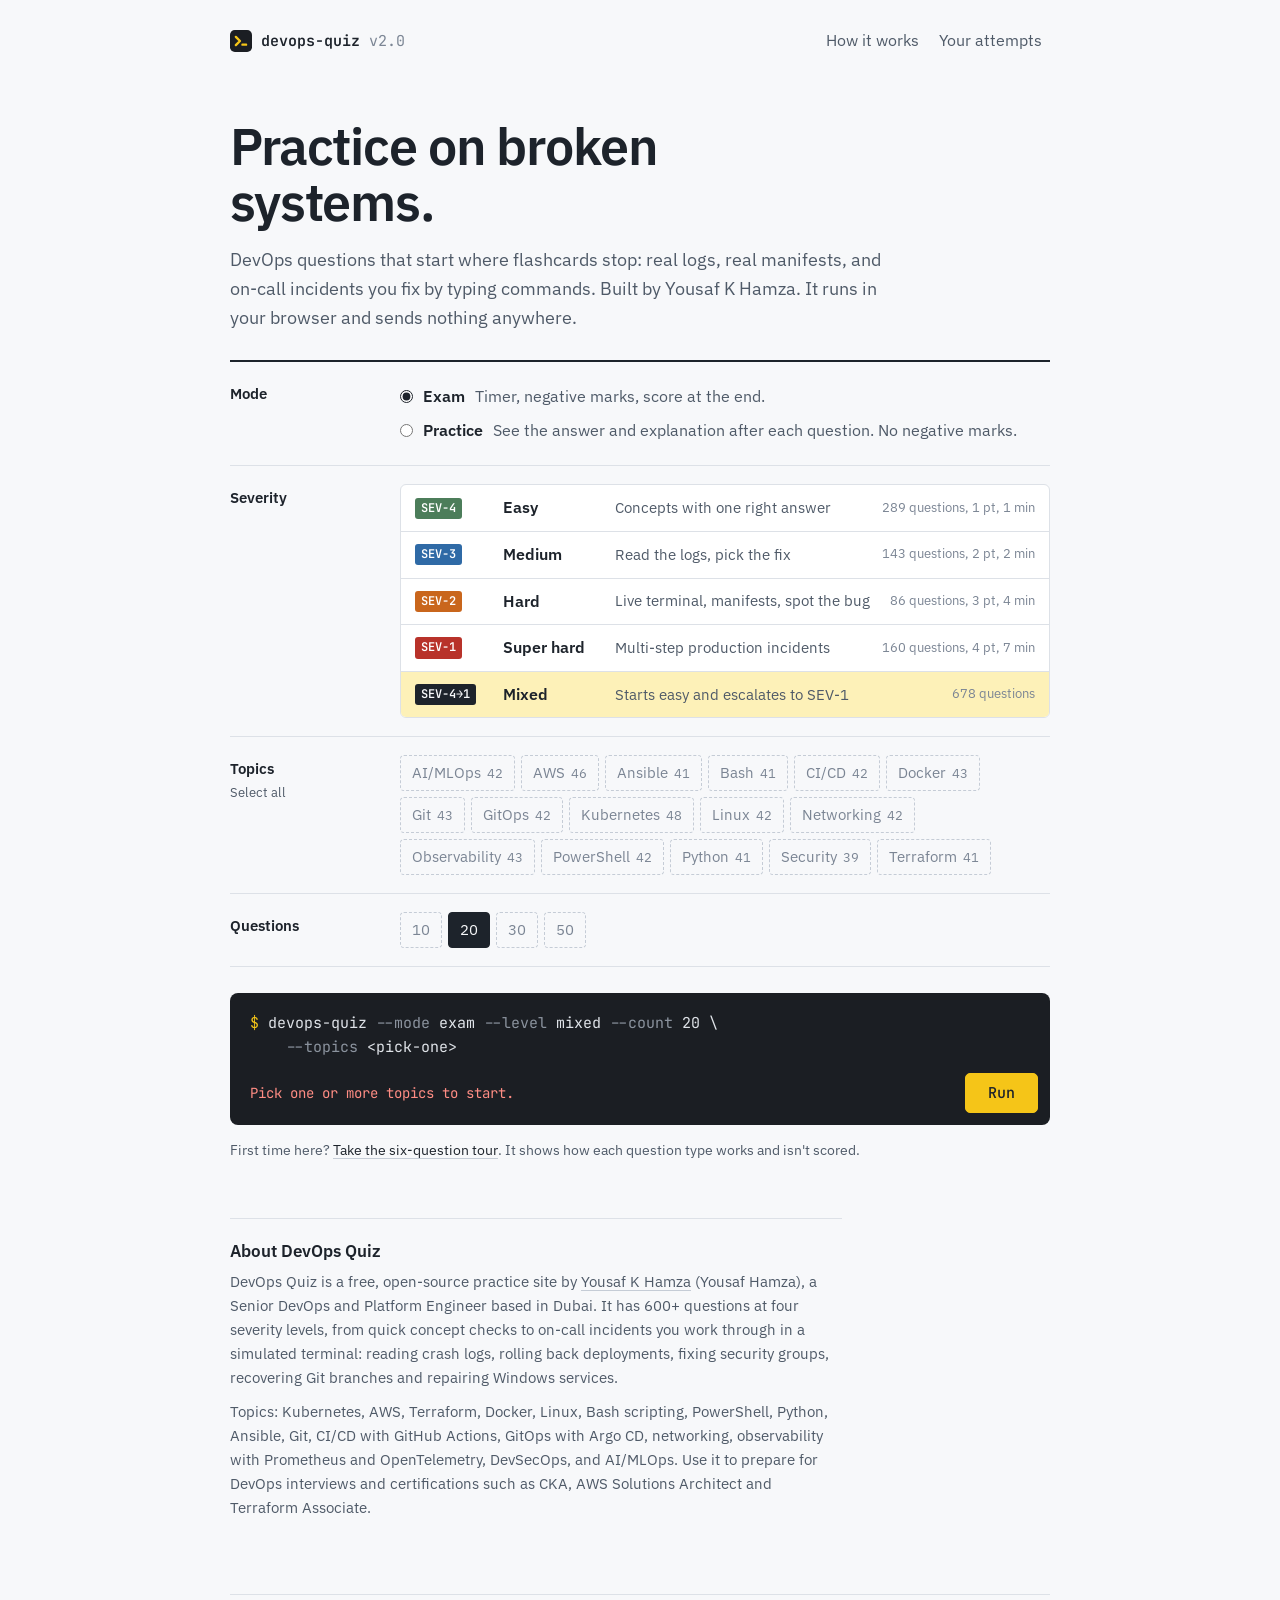
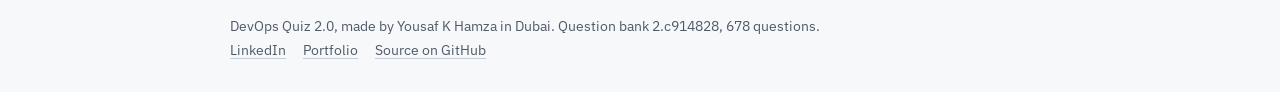
==== commit 0575b218: "version 2.0 with github pages #2" ====
--- a/index.html
+++ b/index.html
@@ -178,9 +178,7 @@
       </div>
       <div class="row">
         <div class="row-label">Questions</div>
-        <div class="row-body"><div class="chips" id="countChips"></div>
-          <label class="radio topup"><input type="checkbox" id="topUp" checked><span>If a level runs short, top up from the nearest level</span></label>
-        </div>
+        <div class="row-body"><div class="chips" id="countChips"></div></div>
       </div>
     </form>
 
@@ -191,6 +189,14 @@
         <button class="btn primary" id="btnContinue">Run</button>
       </div>
     </div>
+    <dialog class="short" id="shortDlg" aria-labelledby="shortTitle">
+      <form method="dialog">
+        <h3 id="shortTitle"></h3>
+        <p id="shortText"></p>
+        <div class="short-opts" id="shortOpts"></div>
+        <button class="btn ghost" value="cancel">Change my picks</button>
+      </form>
+    </dialog>
     <p class="muted small first-time">First time here? <button class="link inline" data-go="demo">Take the six-question tour</button>. It shows how each question type works and isn't scored.</p>
 
     <section class="about" aria-labelledby="aboutTitle">
--- a/assets/css/app.css
+++ b/assets/css/app.css
@@ -118,8 +118,18 @@
 .cmd .btn.primary { background: var(--pager); color: #1d232b; border-color: var(--pager); padding: 9px 22px; }
 .cmd .btn.primary:hover { background: #ffd23f; }
 .first-time { margin-top: 14px; }
-.topup { margin-top: 10px; font-size: 14px; }
-.topup input { accent-color: var(--ink); }
+dialog.short { border: 1px solid var(--rule-2); border-radius: 8px; padding: 22px 24px 16px; max-width: 460px; width: calc(100% - 32px); background: var(--sheet); color: var(--ink); box-shadow: 0 18px 50px rgba(20,25,32,.25); }
+dialog.short::backdrop { background: rgba(20,25,32,.45); }
+dialog.short h3 { margin: 0 0 6px; font-size: 19px; }
+dialog.short p { margin: 0 0 14px; color: var(--ink-2); font-size: 15px; }
+.short-opts { display: grid; gap: 8px; margin-bottom: 10px; }
+.short-opt { text-align: left; display: block; width: 100%; border: 1px solid var(--rule-2); background: var(--sheet); color: var(--ink); border-radius: 6px; padding: 10px 14px; cursor: pointer; font: inherit; }
+.short-opt:hover, .short-opt:focus-visible { border-color: var(--ink); background: var(--pager-wash); }
+.short-opt b { display: block; font-size: 15px; }
+.short-opt span { display: block; font-size: 13.5px; color: var(--ink-2); margin-top: 2px; }
+.chips.nudge { animation: nudge .45s; }
+@keyframes nudge { 0%,100% { transform: none; } 25% { transform: translateX(-5px); } 75% { transform: translateX(5px); } }
+@media (prefers-reduced-motion: reduce) { .chips.nudge { animation: none; } }
 
 /* ---------- buttons ---------- */
 .btn { display: inline-flex; align-items: center; gap: 6px; border: 1px solid var(--rule-2); background: var(--sheet); color: var(--ink); border-radius: 5px; padding: 9px 16px; cursor: pointer; font-weight: 500; font-size: 15px; text-decoration: none; }
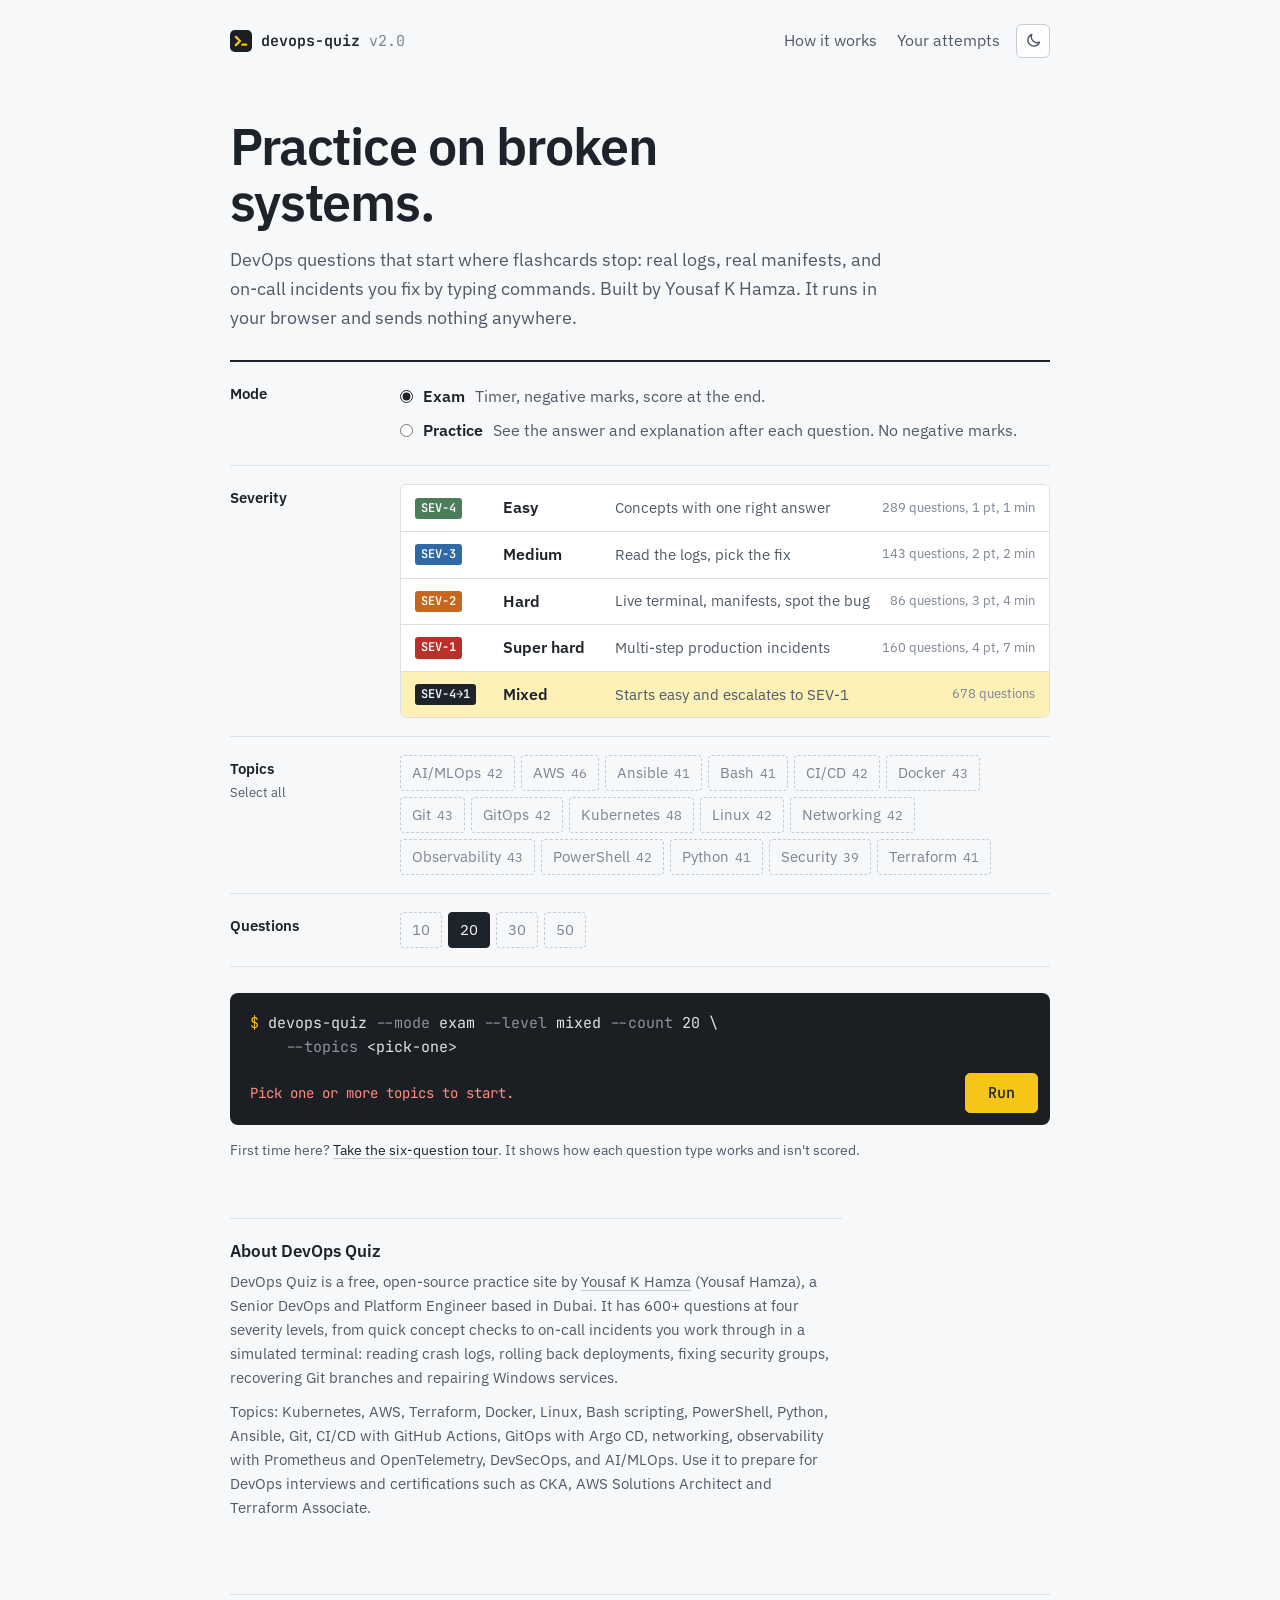
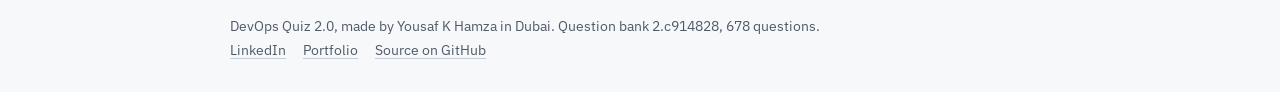
==== commit cc255792: "dark mode added" ====
--- a/index.html
+++ b/index.html
@@ -138,6 +138,7 @@
 <link rel="preconnect" href="https://fonts.googleapis.com">
 <link rel="preconnect" href="https://fonts.gstatic.com" crossorigin>
 <link rel="stylesheet" href="https://fonts.googleapis.com/css2?family=IBM+Plex+Sans:ital,wght@0,400;0,500;0,600;1,400&family=JetBrains+Mono:wght@400;600&display=swap">
+<script>try{if(JSON.parse(localStorage.getItem("dq2:theme"))==="dark")document.documentElement.dataset.theme="dark"}catch(e){}</script>
 <link rel="stylesheet" href="assets/css/app.css">
 </head>
 <body>
@@ -147,6 +148,10 @@
   <nav class="topnav">
     <button class="link" data-go="demo">How it works</button>
     <button class="link" data-go="history">Your attempts</button>
+    <button type="button" class="theme-btn" id="themeBtn" aria-label="Switch to dark mode" title="Dark mode">
+      <svg class="moon" viewBox="0 0 24 24" fill="none" stroke="currentColor" stroke-width="2" stroke-linecap="round" stroke-linejoin="round" aria-hidden="true"><path d="M20.5 14.5A8.5 8.5 0 0 1 9.5 3.5a8.5 8.5 0 1 0 11 11z"/></svg>
+      <svg class="sun" viewBox="0 0 24 24" fill="none" stroke="currentColor" stroke-width="2" stroke-linecap="round" aria-hidden="true"><circle cx="12" cy="12" r="4"/><path d="M12 2v2M12 20v2M4.9 4.9l1.4 1.4M17.7 17.7l1.4 1.4M2 12h2M20 12h2M4.9 19.1l1.4-1.4M17.7 6.3l1.4-1.4"/></svg>
+    </button>
   </nav>
 </header>
 
--- a/assets/css/app.css
+++ b/assets/css/app.css
@@ -24,14 +24,14 @@
   --mono: "JetBrains Mono", ui-monospace, "Cascadia Code", Menlo, Consolas, monospace;
   --w: 820px;
 }
-@media (prefers-color-scheme: dark) {
-  :root {
-    --paper: #15181c; --sheet: #1b1f24; --ink: #e4e7eb; --ink-2: #aab2bd; --ink-3: #808a96;
-    --rule: #2b3139; --rule-2: #3a424c; --pager-wash: #4a3f12; --code: #20252b;
-    --ok: #6cc08b; --ok-wash: #1d3326; --bad: #ef7d73; --bad-wash: #3b1f1d; --part: #e0b04a; --part-wash: #3a2f15;
-    --sev1: #ef7d73; --sev2: #f0a160; --sev3: #79aee6; --sev4: #86c39a;
-    --term: #0f1114; --term-2: #181b20;
-  }
+
+:root[data-theme="dark"] {
+  color-scheme: dark;
+  --paper: #15181c; --sheet: #1b1f24; --ink: #e4e7eb; --ink-2: #aab2bd; --ink-3: #808a96;
+  --rule: #2b3139; --rule-2: #3a424c; --pager-wash: #4a3f12; --code: #20252b;
+  --ok: #6cc08b; --ok-wash: #1d3326; --bad: #ef7d73; --bad-wash: #3b1f1d; --part: #e0b04a; --part-wash: #3a2f15;
+  --sev1: #ef7d73; --sev2: #f0a160; --sev3: #79aee6; --sev4: #86c39a;
+  --term: #0f1114; --term-2: #181b20;
 }
 
 * { box-sizing: border-box; }
@@ -57,13 +57,21 @@
 .brand { display: inline-flex; align-items: center; gap: 9px; font-family: var(--mono); font-weight: 600; font-size: 15px; text-decoration: none; white-space: nowrap; }
 .brand-prompt { color: var(--ink-3); }
 .ver { color: var(--ink-3); font-weight: 400; }
-.topnav { display: flex; gap: 4px; }
+.topnav { display: flex; gap: 4px; align-items: center; }
+.theme-btn { display: inline-flex; align-items: center; justify-content: center; width: 34px; height: 34px; margin-left: 4px; border: 1px solid var(--rule-2); border-radius: 6px; background: var(--sheet); color: var(--ink-2); cursor: pointer; padding: 0; }
+.theme-btn:hover { color: var(--ink); border-color: var(--ink-3); }
+.theme-btn:focus-visible { outline: 2px solid var(--pager); outline-offset: 2px; }
+.theme-btn svg { width: 17px; height: 17px; }
+.theme-btn .sun { display: none; }
+[data-theme="dark"] .theme-btn .sun { display: block; }
+[data-theme="dark"] .theme-btn .moon { display: none; }
 button { font: inherit; color: inherit; }
 .link { background: none; border: 0; padding: 6px 8px; cursor: pointer; color: var(--ink-2); border-radius: 4px; white-space: nowrap; }
 .link:hover { color: var(--ink); text-decoration: underline; text-underline-offset: 3px; }
 .link.small { font-size: 13px; padding: 0; margin-top: 2px; display: block; font-weight: 400; }
 .link.inline { padding: 0; color: var(--ink); text-decoration: underline; text-underline-offset: 3px; text-decoration-color: var(--rule-2); white-space: normal; }
 @media (max-width: 520px) { .topnav .link { font-size: 14px; padding: 6px 4px; } .ver { display: none; } }
+@media (max-width: 420px) { .topnav [data-go="demo"] { display: none; } .theme-btn { width: 32px; height: 32px; } }
 .footer { width: min(var(--w), 92vw); margin: 0 auto; border-top: 1px solid var(--rule); padding: 18px 0 28px; font-size: 14px; color: var(--ink-2); }
 .footer p { margin: 2px 0; }
 .footer a { margin-right: 14px; }
@@ -98,7 +106,7 @@
 .sev-tag { display: inline-block; font-family: var(--mono); font-size: 12px; font-weight: 600; padding: 1px 6px; border-radius: 3px; color: #fff; white-space: nowrap; }
 .sev-1 { background: var(--sev1); } .sev-2 { background: var(--sev2); } .sev-3 { background: var(--sev3); } .sev-4 { background: var(--sev4); }
 .sev-mix { background: var(--ink); color: var(--paper); }
-@media (prefers-color-scheme: dark) { .sev-tag { color: #15181c; } }
+[data-theme="dark"] .sev-tag { color: #15181c; }
 
 .chips { display: flex; flex-wrap: wrap; gap: 6px; }
 .chip { background: transparent; border: 1px dashed var(--rule-2); border-radius: 4px; padding: 5px 11px; cursor: pointer; font-size: 15px; color: var(--ink-3); }
@@ -210,7 +218,7 @@
 .h-key { color: #2f6aa6; } .h-str { color: #8a5a00; } .h-num { color: #7a3ea0; } .h-com { color: var(--ink-3); font-style: italic; }
 .h-kw { color: #a3366b; } .h-prompt { color: var(--ink-3); } .h-cmd { font-weight: 600; }
 .h-err { color: var(--bad); } .h-ok { color: var(--ok); } .h-warn { color: var(--part); } .h-add { color: var(--ok); } .h-del { color: var(--bad); }
-@media (prefers-color-scheme: dark) { .h-key { color: #79aee6; } .h-str { color: #e0b04a; } .h-num { color: #c79ae6; } .h-kw { color: #ef8fbd; } }
+[data-theme="dark"] .h-key { color: #79aee6; } [data-theme="dark"] .h-str { color: #e0b04a; } [data-theme="dark"] .h-num { color: #c79ae6; } [data-theme="dark"] .h-kw { color: #ef8fbd; }
 
 /* fill blanks */
 .fill input { font: inherit; background: var(--sheet); border: 1px dashed var(--ink-3); color: var(--ink); border-radius: 3px; padding: 0 5px; outline: none; }
@@ -300,7 +308,7 @@
 /* tour coaching note */
 .coach { background: var(--pager-wash); padding: 12px 14px; margin-bottom: 14px; font-size: 15px; border-radius: 4px; }
 .coach code { background: rgba(255, 255, 255, .6); }
-@media (prefers-color-scheme: dark) { .coach code { background: rgba(0, 0, 0, .3); } }
+[data-theme="dark"] .coach code { background: rgba(0, 0, 0, .3); }
 
 /* about (home, below the fold) */
 .about { margin-top: 56px; padding-top: 22px; border-top: 1px solid var(--rule); max-width: 68ch; color: var(--ink-2); font-size: 15px; }
